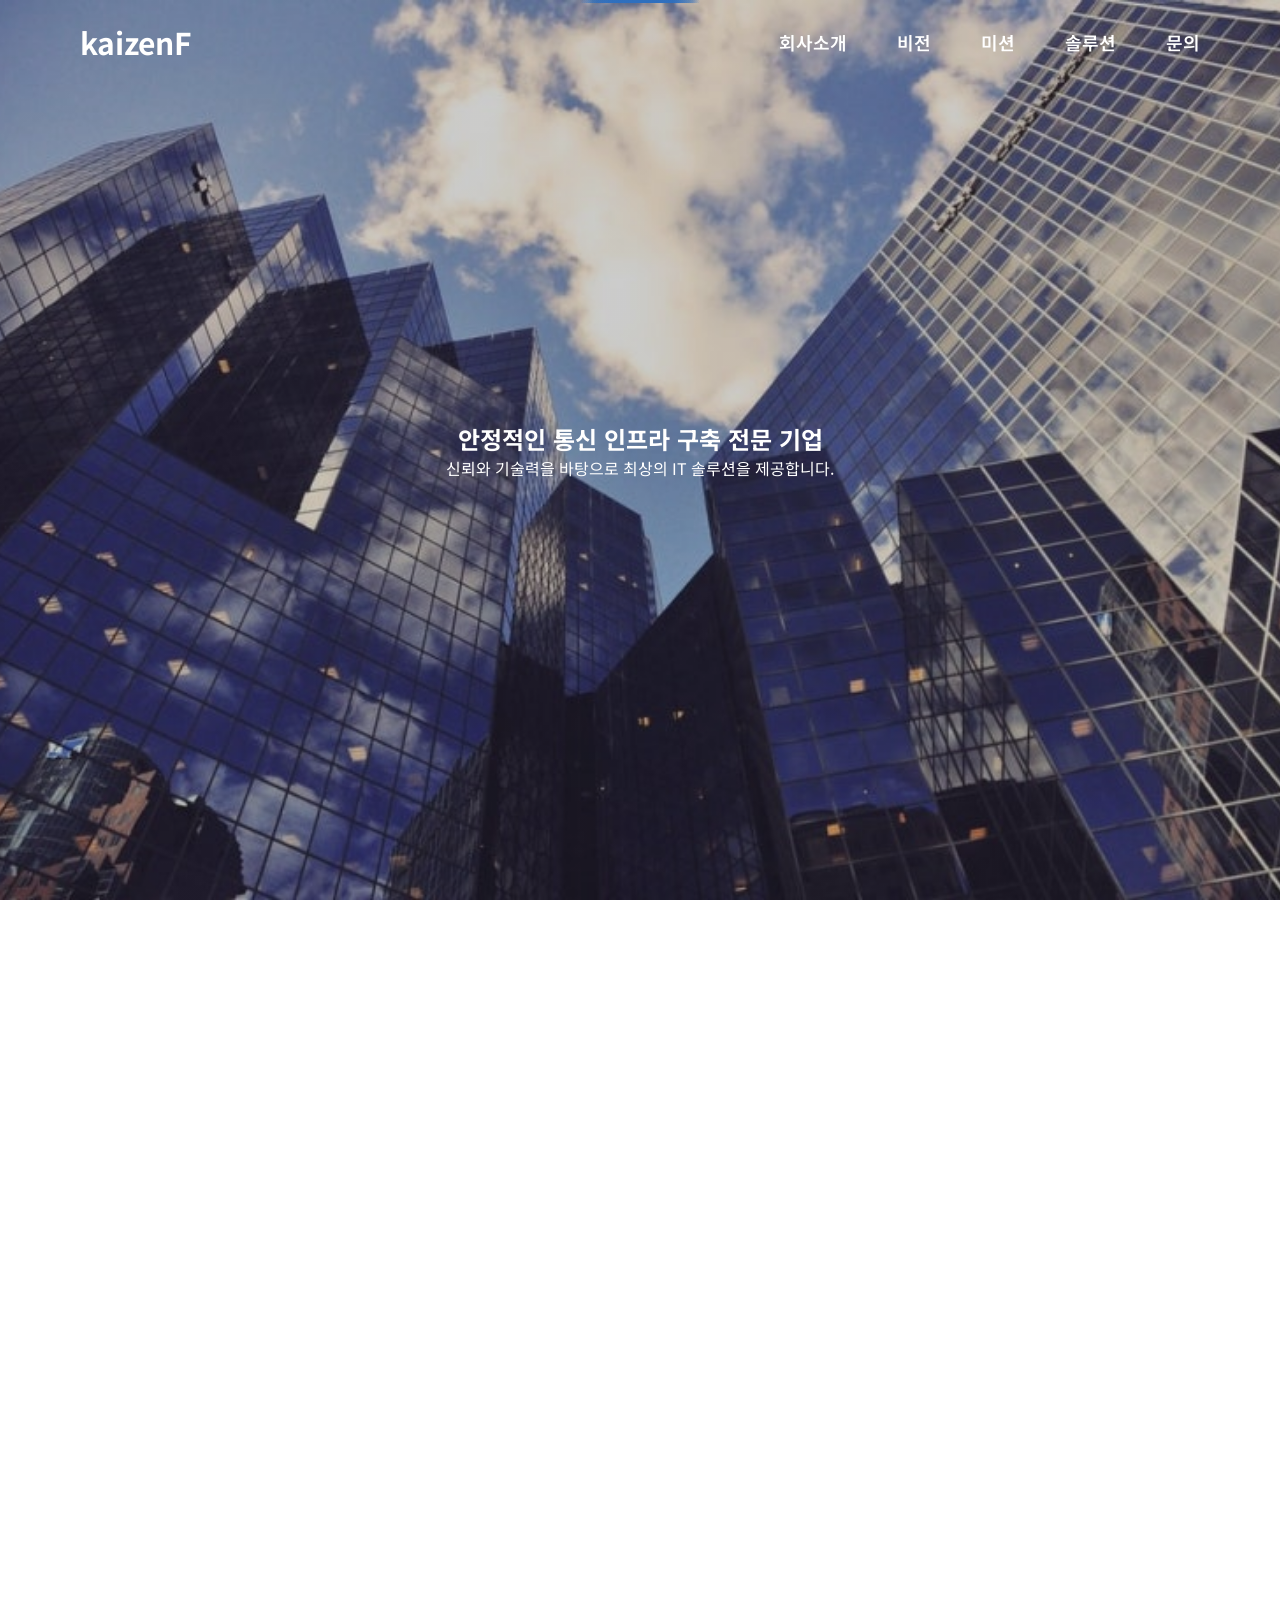
==== index.html @ 90fac066 "UI해결6" ====
<!DOCTYPE html>
<html lang="ko">
<head>
  <meta charset="UTF-8" />
  <meta name="viewport" content="width=device-width, initial-scale=1.0, viewport-fit=cover" />
  <title>Company_page</title>

  <link href="https://fonts.googleapis.com/css2?family=Noto+Sans+KR:wght@300;400;500;700&display=swap" rel="stylesheet">
  <link rel="stylesheet" href="/css/style.css" />
  <link rel="stylesheet" href="/css/responsive.css" />
</head>

<body>

<header>
  <div class="logo">kaizenF</div>

  <nav>
    <ul class="nav-menu">
      <li><a href="#about-1">회사소개</a></li>
      <li><a href="#about-2">비전</a></li>
      <li><a href="#about-3">미션</a></li>
      <li><a href="#products">솔루션</a></li>
      <li><a href="#contact">문의</a></li>
    </ul>

    <div class="hamburger" aria-label="메뉴 열기" role="button" tabindex="0">☰</div>
  </nav>
</header>

<!-- ✅ Dot Navigation -->
<div class="dot-nav">
  <span data-section="hero" class="active"></span>
  <span data-section="about-1"></span>
  <span data-section="about-2"></span>
  <span data-section="about-3"></span>
  <span data-section="products"></span>
  <span data-section="contact"></span>
</div>

<!-- ✅ HERO: 기존 .hero 디자인 유지 (banner.jpg 그대로) -->
<section class="hero" id="hero">
  <div class="hero-content">
    <h1>안정적인 통신 인프라 구축 전문 기업</h1>
    <p>신뢰와 기술력을 바탕으로 최상의 IT 솔루션을 제공합니다.</p>
  </div>
</section>

<!-- ✅ ABOUT 1 -->
<section class="about-section" id="about-1">
  <div class="about-wrap reveal">
    <div class="about-img">
      <img src="/images/a.jpg" alt="회사 소개 이미지"> <!-- 나중에 변경 -->
    </div>
    <div class="about-text">
      <p class="about-kicker">COMPANY</p>
      <h2>회사 소개</h2>
      <p class="about-desc">
        고객 환경에 맞춘 정보통신 인프라 설계·구축을 지향합니다. (문구 추후 수정)
      </p>
      <ul>
        <li>현장 중심의 설계</li>
        <li>안정적인 품질 관리</li>
        <li>신속한 기술 지원</li>
      </ul>
    </div>
  </div>
</section>

<!-- ✅ ABOUT 2 (좌우 반전) -->
<section class="about-section" id="about-2">
  <div class="about-wrap reverse reveal">
    <div class="about-img">
      <img src="/images/b.jpg" alt="비전 이미지"> <!-- 나중에 변경 -->
    </div>
    <div class="about-text">
      <p class="about-kicker">VISION</p>
      <h2>비전</h2>
      <p class="about-desc">
        지속 가능한 통신 인프라로 고객 운영 안정성을 높입니다. (문구 추후 수정)
      </p>
      <div class="about-chips">
        <span>안정 운영</span>
        <span>표준 준수</span>
        <span>품질 중심</span>
      </div>
    </div>
  </div>
</section>

<!-- ✅ ABOUT 3 -->
<section class="about-section" id="about-3">
  <div class="about-wrap reveal">
    <div class="about-img">
      <img src="/images/c.jpg" alt="미션 이미지"> <!-- 나중에 변경 -->
    </div>
    <div class="about-text">
      <p class="about-kicker">MISSION</p>
      <h2>미션</h2>
      <p class="about-desc">
        설계부터 구축·유지관리까지 책임 있게 수행합니다. (문구 추후 수정)
      </p>
      <ul>
        <li>요구사항 기반 설계</li>
        <li>책임 시공 프로세스</li>
        <li>유지보수 대응 체계</li>
      </ul>
    </div>
  </div>
</section>

<!-- ✅ PRODUCTS -->
<section class="products-section" id="products">
  <div class="products-wrap reveal">
    <p class="about-kicker">SOLUTIONS</p>
    <h2>솔루션/제품 소개</h2>
    <p class="about-desc">나중에 폴대 있는거 제품 넣어야함</p>

    <div class="product-grid">
      <article class="product-card">
        <h3>네트워크 구축</h3>
        <p>사무/공공 환경에 맞춘 설계·구축</p>
      </article>

      <article class="product-card">
        <h3>광통신 공사</h3>
        <p>광케이블·배선·장비 구성</p>
      </article>

      <article class="product-card">
        <h3>유지보수</h3>
        <p>장애 대응 및 정기 점검</p>
      </article>

      <article class="product-card">
        <h3>시스템 통합</h3>
        <p>현장 요구에 맞춘 통합 솔루션</p>
      </article>
    </div>
  </div>
</section>

<!-- ✅ CONTACT -->
<section class="contact-section" id="contact">
  <div class="contact-wrap reveal">
    <p class="about-kicker">CONTACT</p>
    <h2>문의</h2>
    <p class="about-desc">대표번호 / 이메일 / 주소</p>

    <div class="contact-box">
      <div>
        <div class="label">대표번호</div>
        <div class="value">010-1241-12314</div>
      </div>
      <div>
        <div class="label">이메일</div>
        <div class="value">asdf@gmail.com</div>
      </div>
      <div>
        <div class="label">주소</div>
        <div class="value">부산광역시 어쩌고</div>
      </div>
    </div>
  </div>
</section>

<script type="module" src="/js/script.js"></script>
</body>
</html>
---- css/style.css ----
@import url("./base.css");
@import url("./header.css");
@import url("./hero.css");
@import url("./sections.css");
@import url("./components.css");
@import url("./dotnav.css");
@import url("./responsive.css");
---- css/responsive.css ----
/* 태블릿 이하 */
@media (max-width: 768px) {

  /* ✅ 모바일 터치 스크롤: base.css의 overflow:hidden을 덮어씀 */
  html, body {
    height: auto;
    overflow-y: auto;
    -webkit-overflow-scrolling: touch;
  }

  /* ✅ 헤더: 모바일에서 과한 여백 줄이기 */
  header{
    padding: calc(12px + env(safe-area-inset-top)) 16px 12px;
  }

  .logo{
    font-size: 22px;
  }

  .hamburger{
    display: block;
    font-size: 24px;
    transition: 0.25s ease;
    transform-origin: center;
  }

  .hamburger.active{
    transform: rotate(90deg) scale(1.05);
  }

  /* ✅ 모바일 메뉴 */
  .nav-menu {
    position: absolute;
    top: calc(56px + env(safe-area-inset-top));      /* header 높이 + safe area */
    right: 16px;
    width: 220px;

    background: rgba(255, 255, 255, 0.95);
    backdrop-filter: blur(10px);
    -webkit-backdrop-filter: blur(10px);

    flex-direction: column;
    padding: 20px;

    border-radius: 14px;
    box-shadow: 0 8px 25px rgba(0,0,0,0.12);

    display: flex;
    opacity: 0;
    transform: translateY(-10px);
    pointer-events: none;
    transition: 0.25s ease;
  }

  .nav-menu.active {
    opacity: 1;
    transform: translateY(0);
    pointer-events: auto;
  }

  .nav-menu a {
    color: #333 !important;
    padding: 10px 0;
  }

  .nav-menu a:not(:last-child) {
    border-bottom: 1px solid #f0f0f0;
  }

  /* ✅ 텍스트 크기 */
  .hero-content h1 { font-size: 30px; }
  .hero-content p  { font-size: 16px; }

  /* ✅ 브라우저 UI(주소창/하단바)로 인한 높이 출렁임 방지
     - JS가 --lvh(최대 높이) / --dvh(현재 높이) 세팅
     - 레이아웃은 --lvh 기준으로 유지 → 브라우저 UI가 위에 '덮히는' 느낌 */
  .hero {
    background-position: center top;
    min-height: calc(var(--lvh, 1vh) * 100);
    height: auto;
  }

  section {
    min-height: calc(var(--lvh, 1vh) * 100);
    height: auto;
  }
/* iOS에서 더 안정적으로(선택) */
  /* .hero, section { min-height: -webkit-fill-available; } */
}

/* 900px 이하(태블릿~작은 노트북) */
@media (max-width: 900px) {
  .about-wrap {
    grid-template-columns: 1fr;
    gap: 22px;
  }

  .about-wrap.reverse .about-img,
  .about-wrap.reverse .about-text {
    order: initial;
  }

  .about-img img { height: 320px; }

  .about-text h2,
  .products-wrap h2,
  .contact-wrap h2 {
    font-size: 30px;
  }

  .product-grid { grid-template-columns: 1fr; }
}
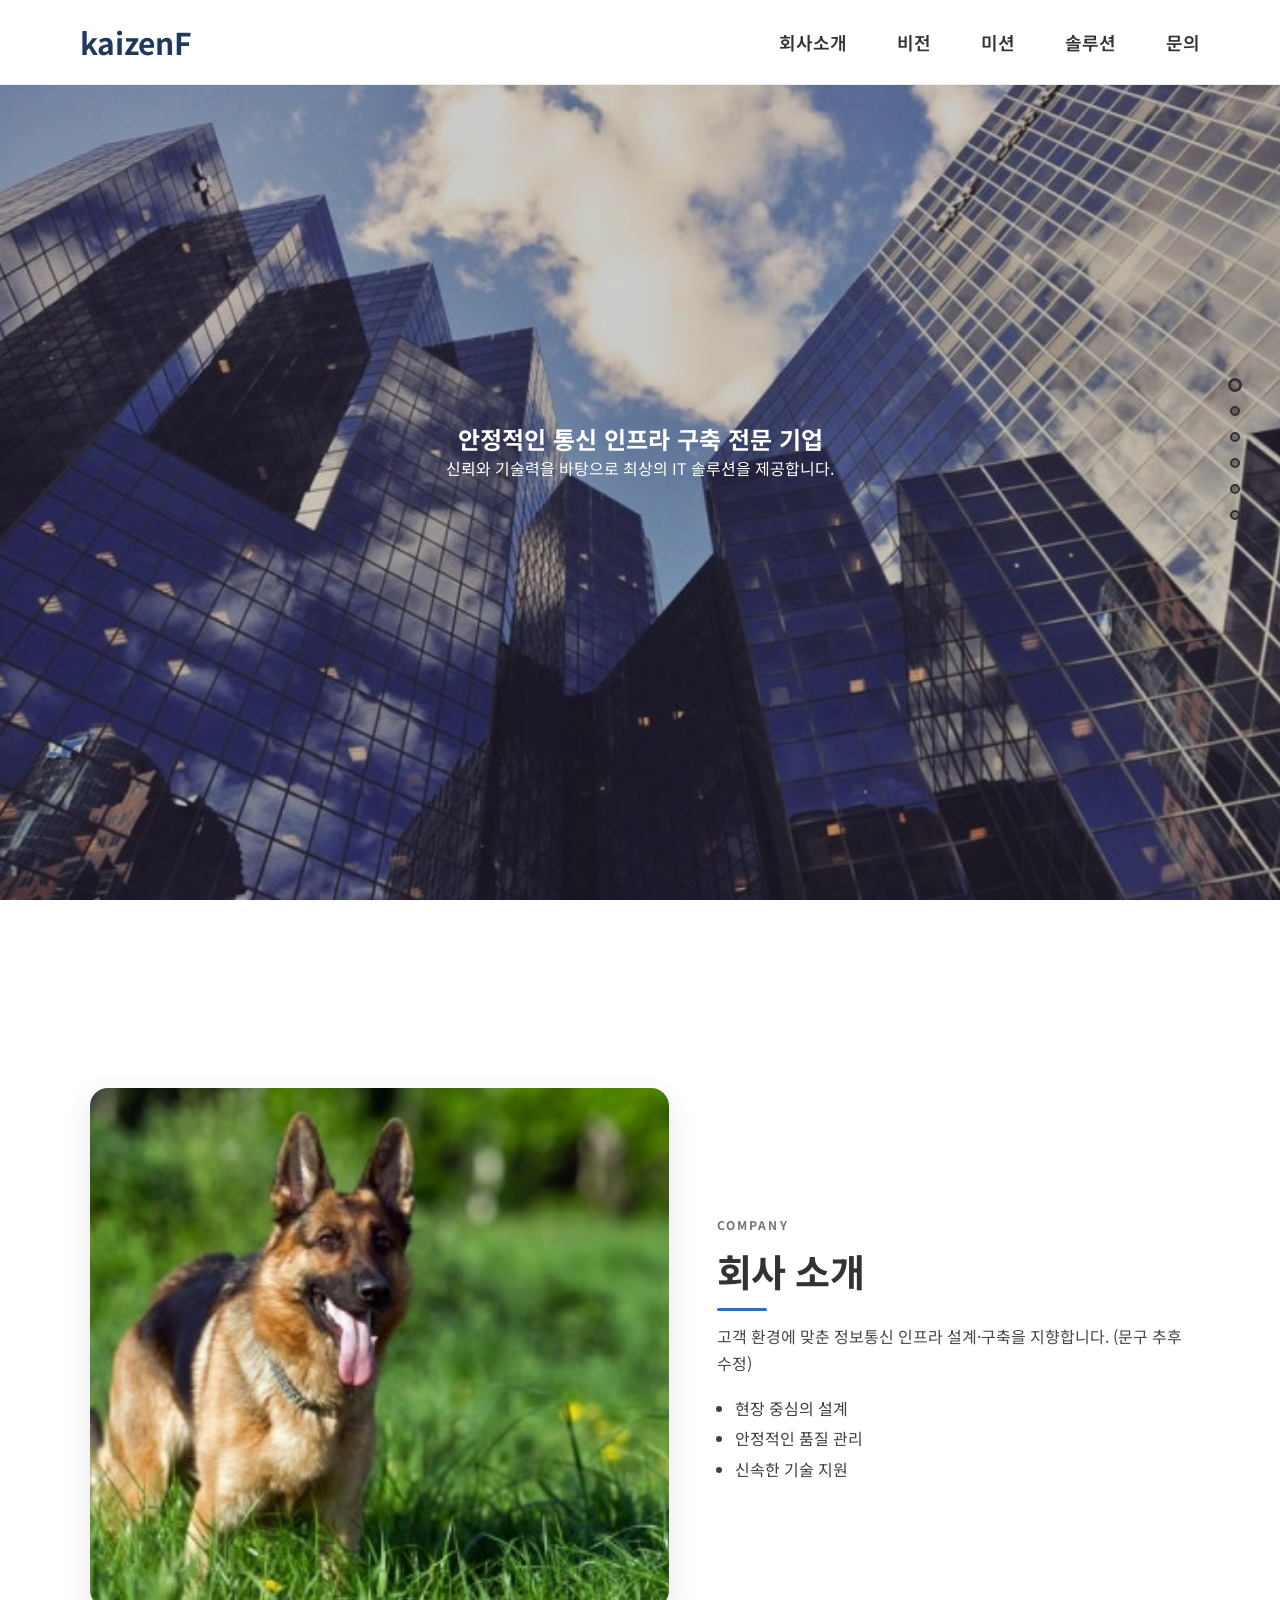
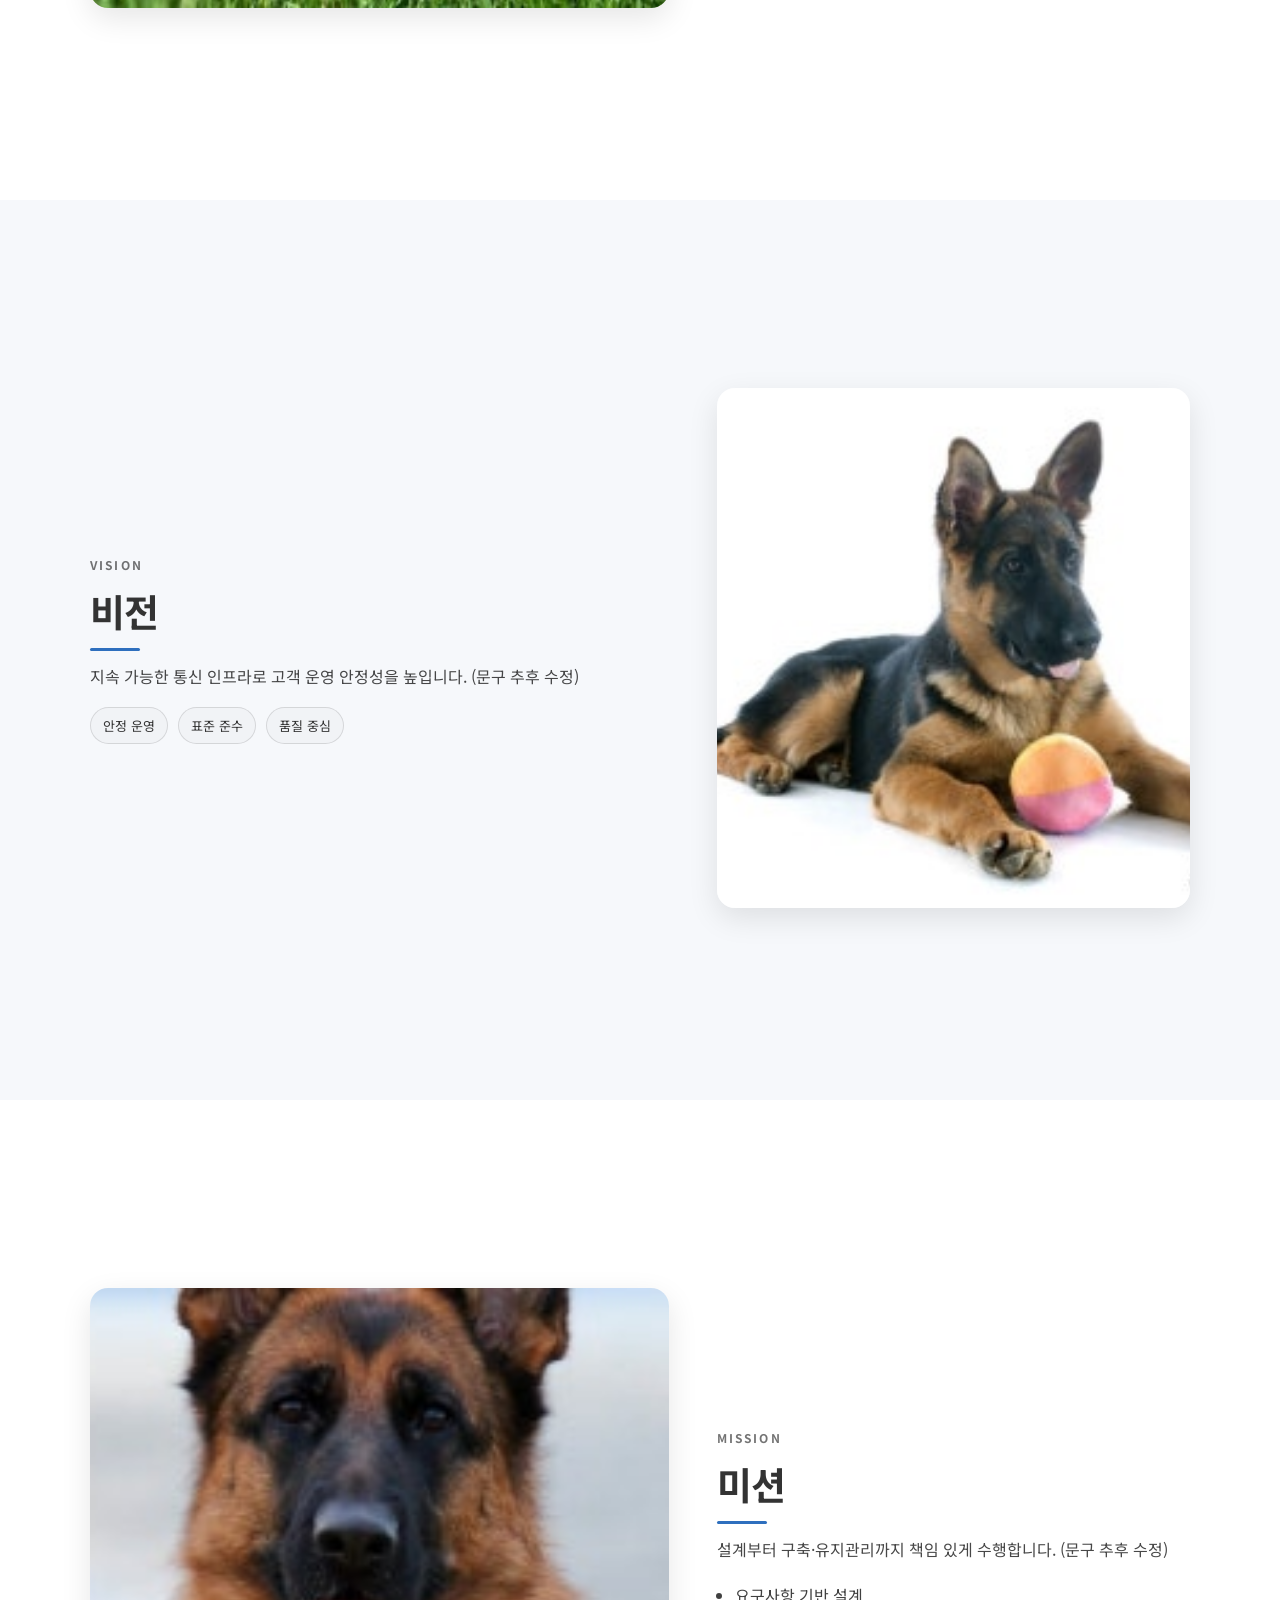
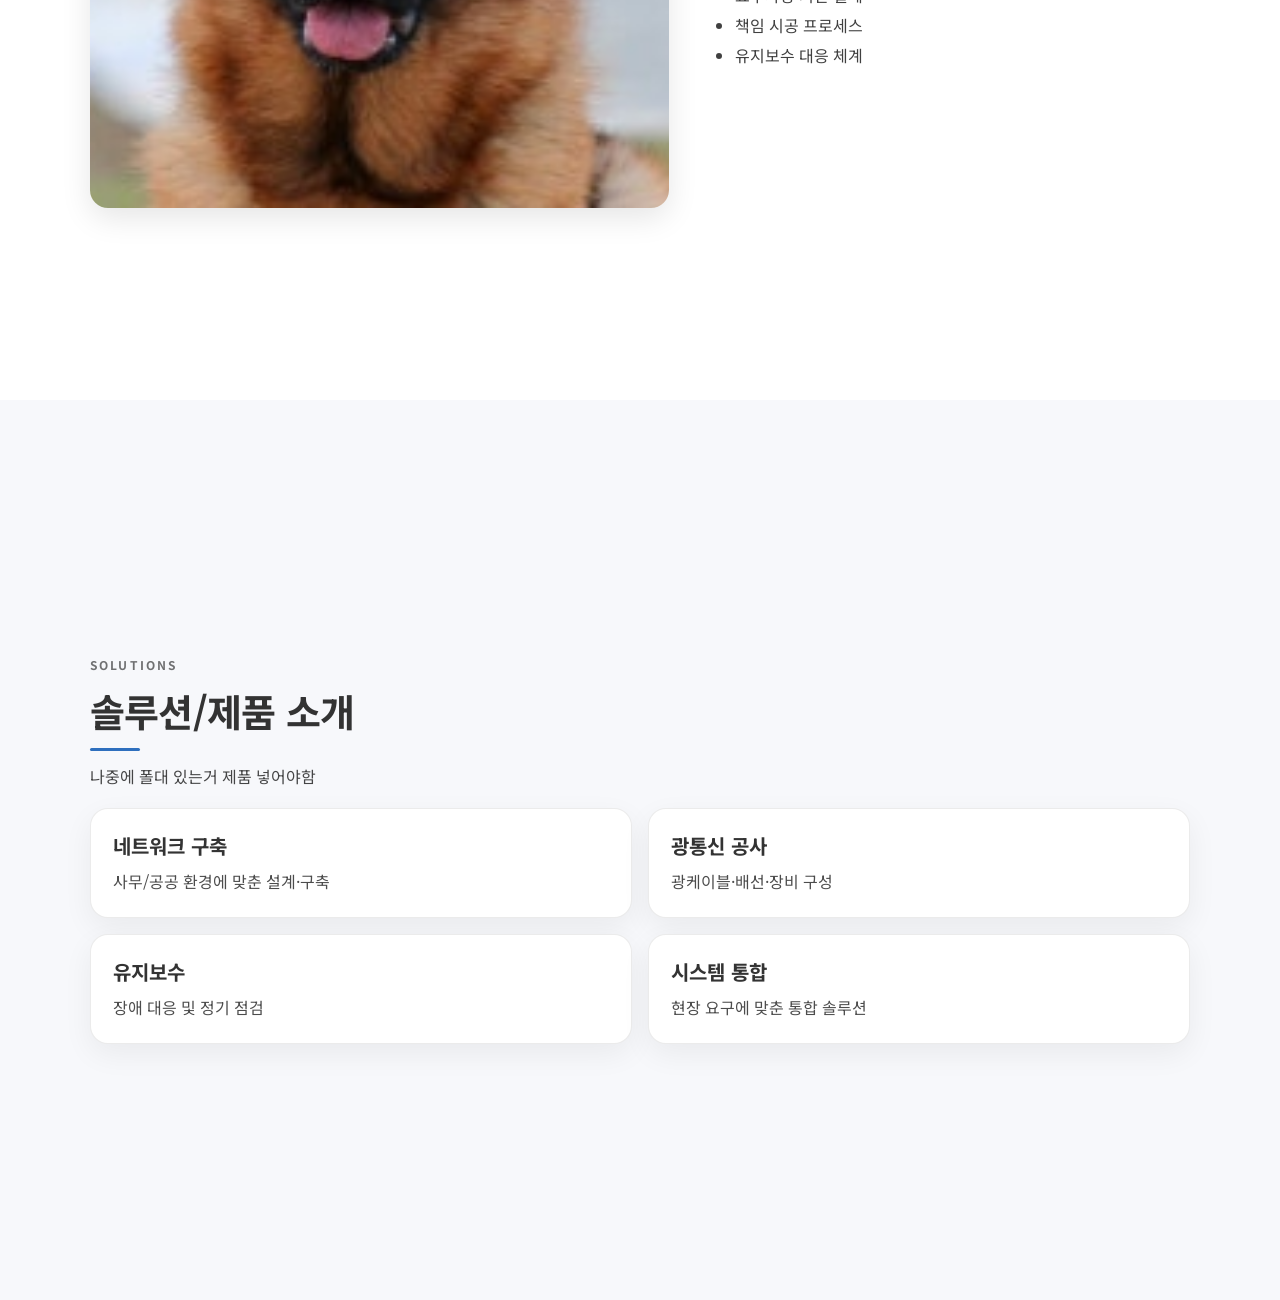
==== commit 467c8e24: "Footer reveal on scroll 추가 (리팩토링 안함)" ====
--- a/index.html
+++ b/index.html
@@ -7,7 +7,6 @@
 
   <link href="https://fonts.googleapis.com/css2?family=Noto+Sans+KR:wght@300;400;500;700&display=swap" rel="stylesheet">
   <link rel="stylesheet" href="/css/style.css" />
-  <link rel="stylesheet" href="/css/responsive.css" />
 </head>
 
 <body>
@@ -21,7 +20,7 @@
       <li><a href="#about-2">비전</a></li>
       <li><a href="#about-3">미션</a></li>
       <li><a href="#products">솔루션</a></li>
-      <li><a href="#contact">문의</a></li>
+      <li><a href="#products">문의</a></li>
     </ul>
 
     <div class="hamburger" aria-label="메뉴 열기" role="button" tabindex="0">☰</div>
@@ -141,28 +140,27 @@
 </section>
 
 <!-- ✅ CONTACT -->
-<section class="contact-section" id="contact">
-  <div class="contact-wrap reveal">
-    <p class="about-kicker">CONTACT</p>
-    <h2>문의</h2>
-    <p class="about-desc">대표번호 / 이메일 / 주소</p>
-
-    <div class="contact-box">
+<!-- ✅ Footer Peek (products에서 아래로 스크롤하면 밑에서 살짝 올라오는 사업자 정보) -->
+<div class="footer-peek" id="footerPeek" aria-hidden="true">
+  <div class="peek-inner">
+    <div class="peek-wrap">
       <div>
-        <div class="label">대표번호</div>
-        <div class="value">010-1241-12314</div>
+        <div class="company">주식회사 kaizenF</div>
+        <div class="biz">
+          사업자등록번호: 000-00-00000 | 대표: 홍길동<br/>
+          주소: (00000) 부산광역시 ○○구 ○○로 00<br/>
+          이메일: contact@kaizenf.com | 대표번호: 0000-0000
+        </div>
       </div>
-      <div>
-        <div class="label">이메일</div>
-        <div class="value">asdf@gmail.com</div>
-      </div>
-      <div>
-        <div class="label">주소</div>
-        <div class="value">부산광역시 어쩌고</div>
+      <div class="links">
+        <a href="#" class="footer-link">서비스</a>
+        <a href="#" class="footer-link">자료실</a>
+        <a href="#" class="footer-link">개인정보 처리방침</a>
       </div>
     </div>
   </div>
-</section>
+</div>
+
 
 <script type="module" src="/js/script.js"></script>
 </body>
--- a/css/style.css
+++ b/css/style.css
@@ -1,7 +1,9 @@
 @import url("./base.css");
+@import url("./snap.css");
 @import url("./header.css");
 @import url("./hero.css");
 @import url("./sections.css");
 @import url("./components.css");
 @import url("./dotnav.css");
+@import url("./footerPeek.css");
 @import url("./responsive.css");
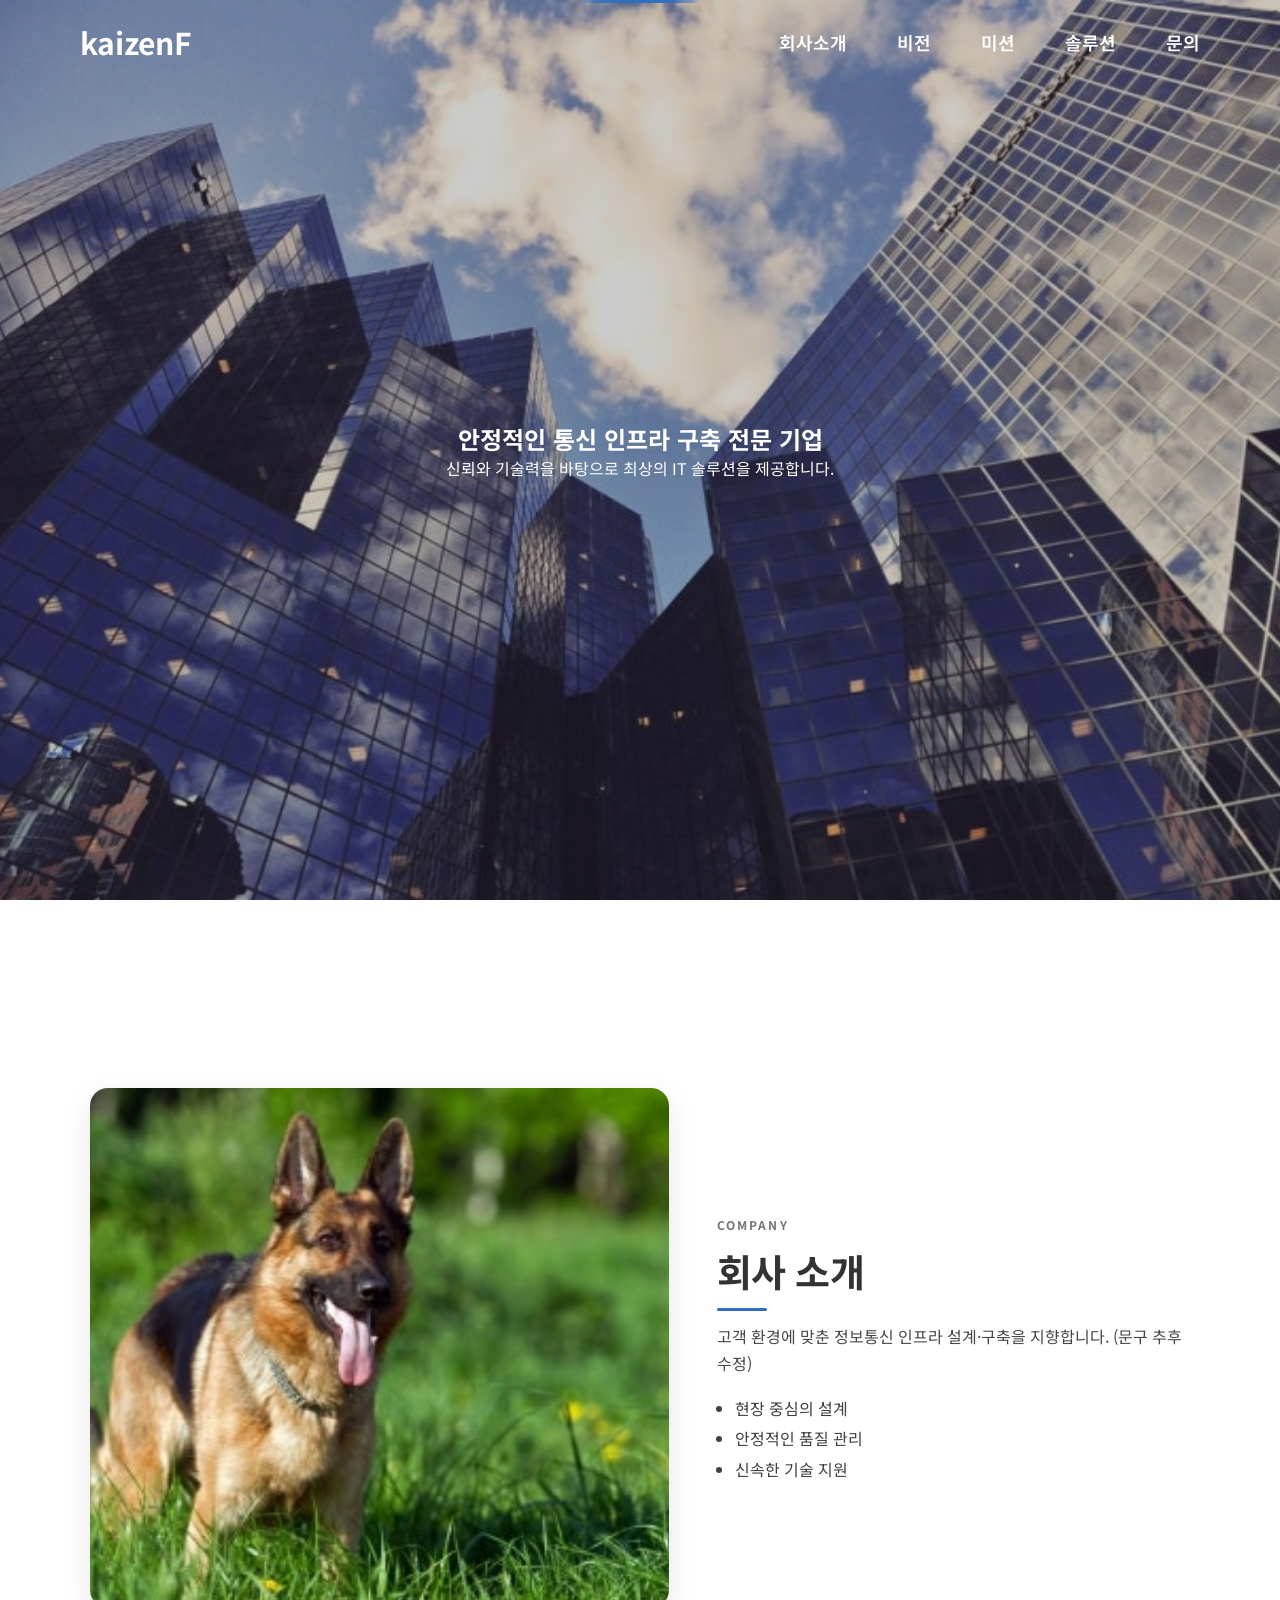
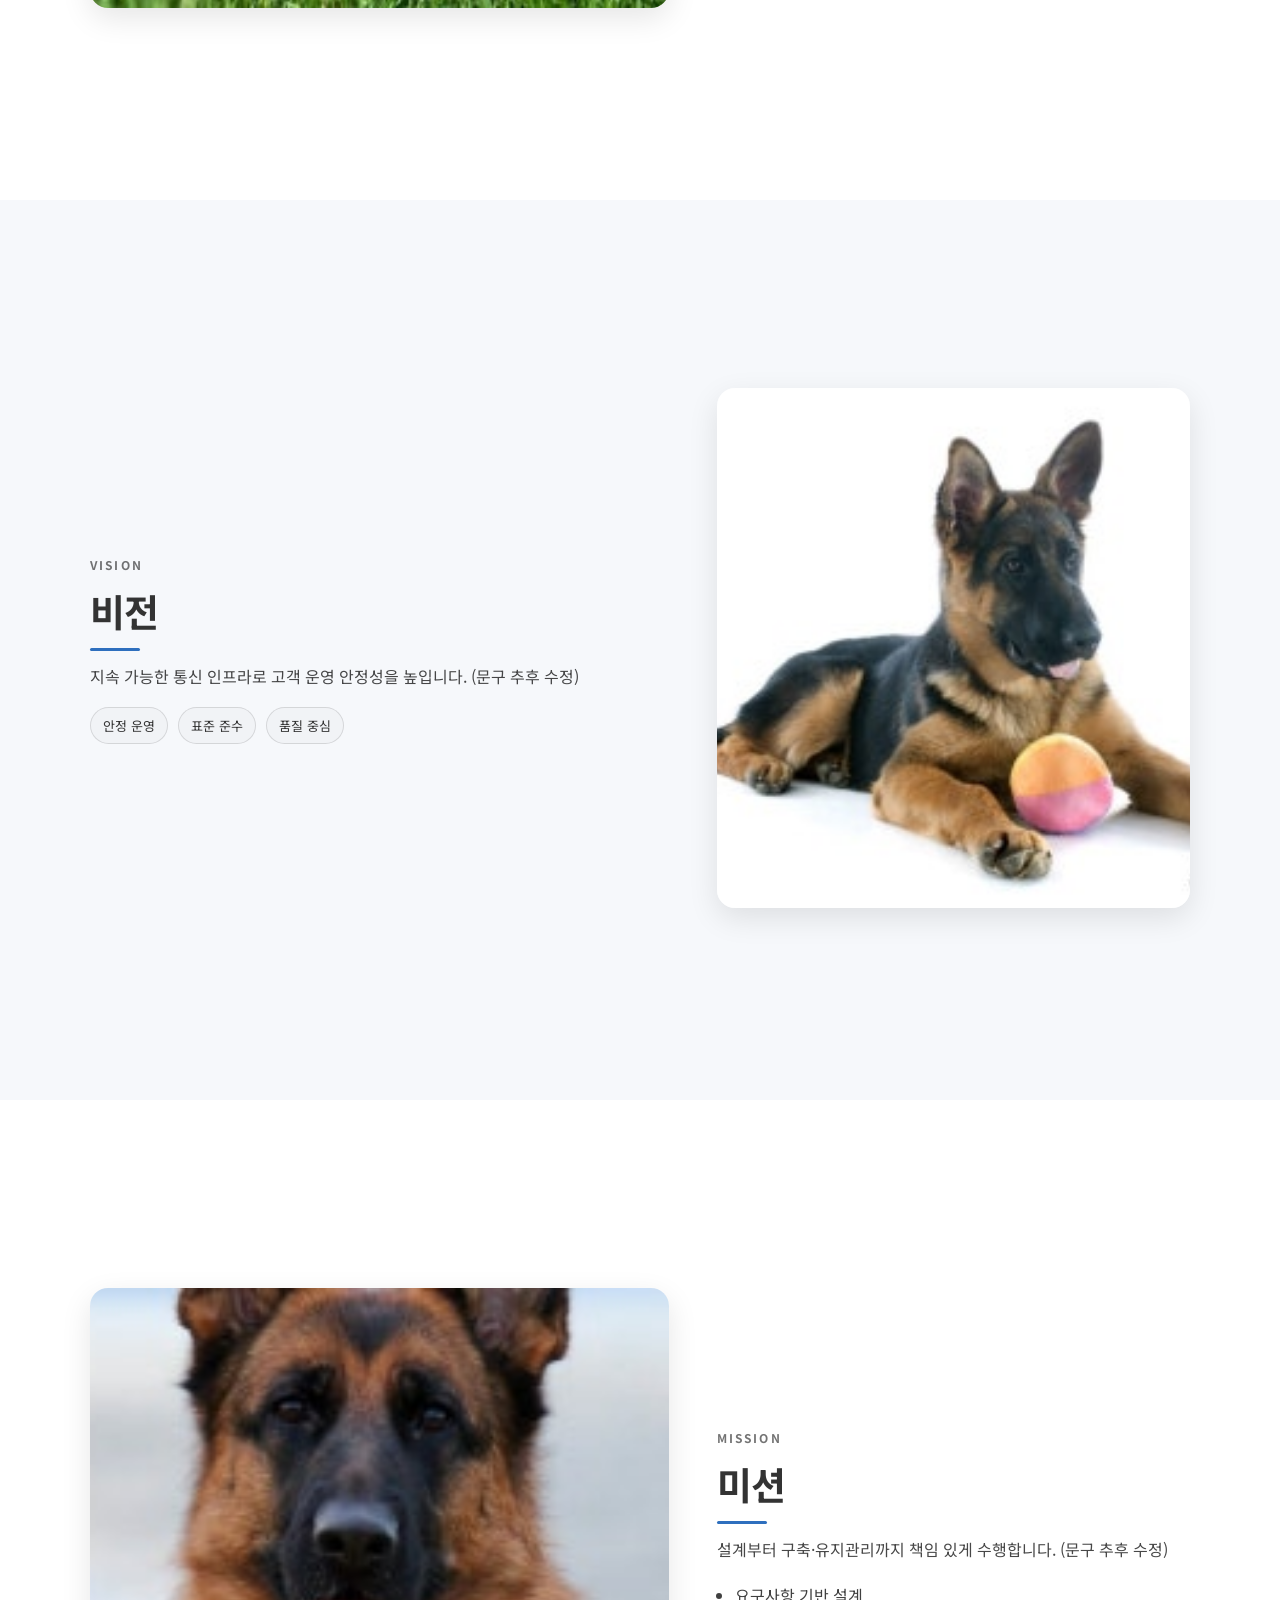
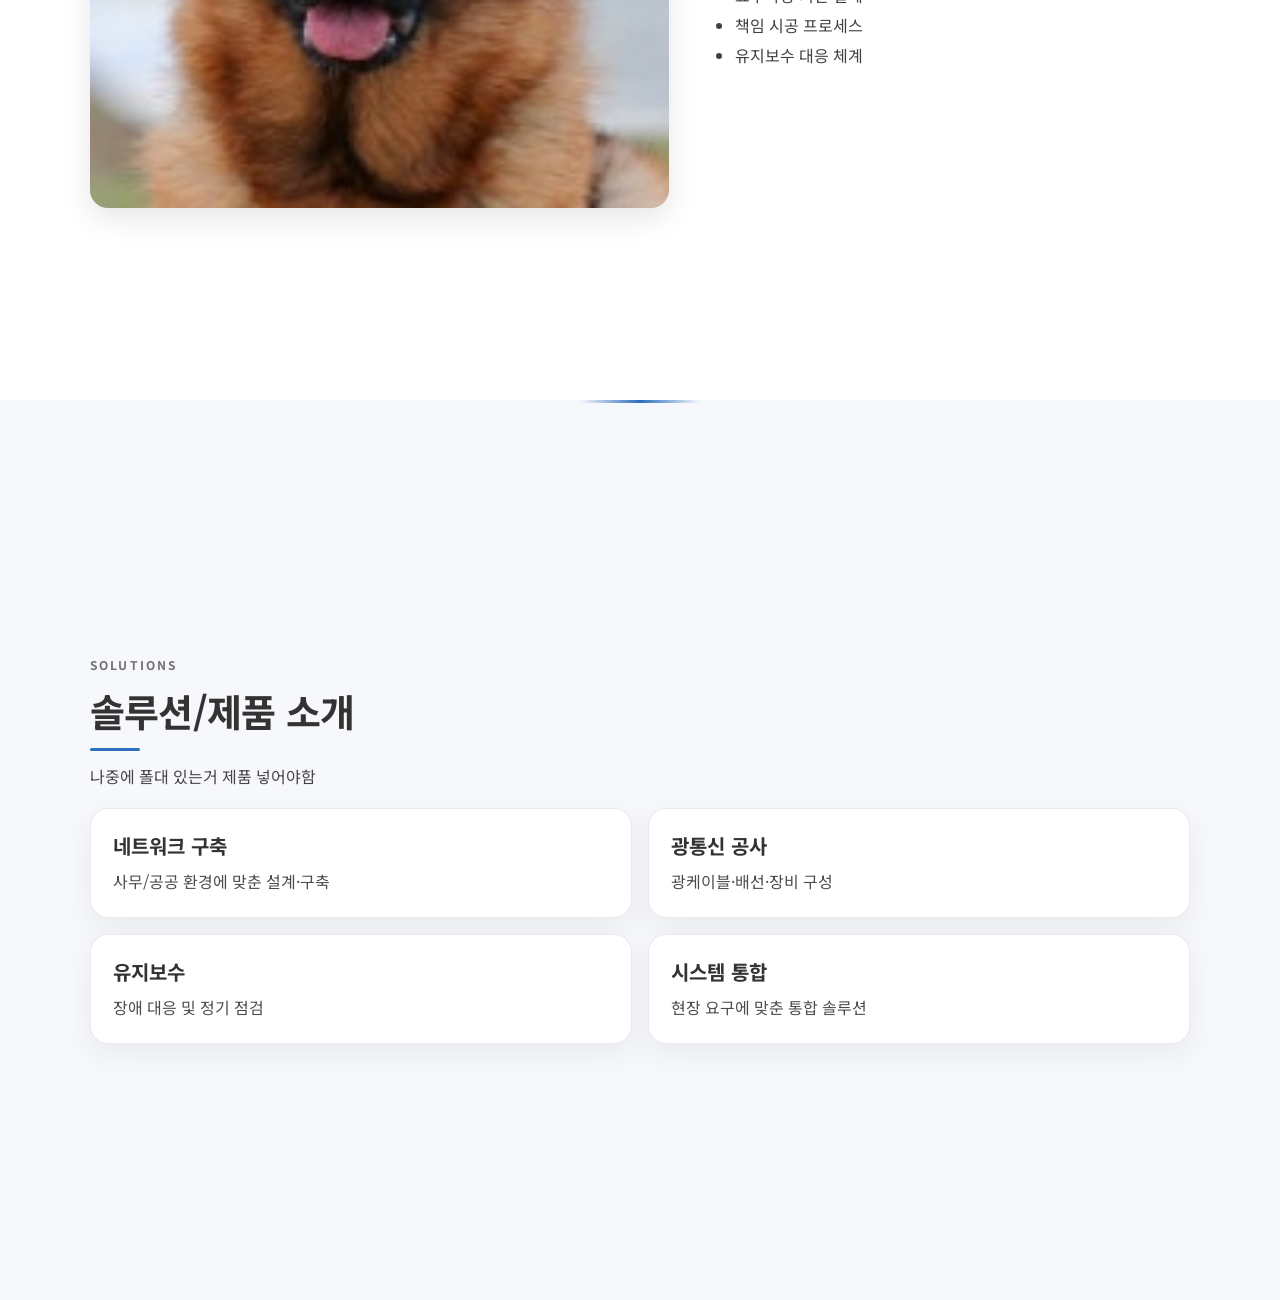
==== commit e7113a75: "peek창 애니메이션 수정" ====
--- a/index.html
+++ b/index.html
@@ -20,7 +20,7 @@
       <li><a href="#about-2">비전</a></li>
       <li><a href="#about-3">미션</a></li>
       <li><a href="#products">솔루션</a></li>
-      <li><a href="#products">문의</a></li>
+      <li><a href="#products" data-open-footer="true">문의</a></li>
     </ul>
 
     <div class="hamburger" aria-label="메뉴 열기" role="button" tabindex="0">☰</div>
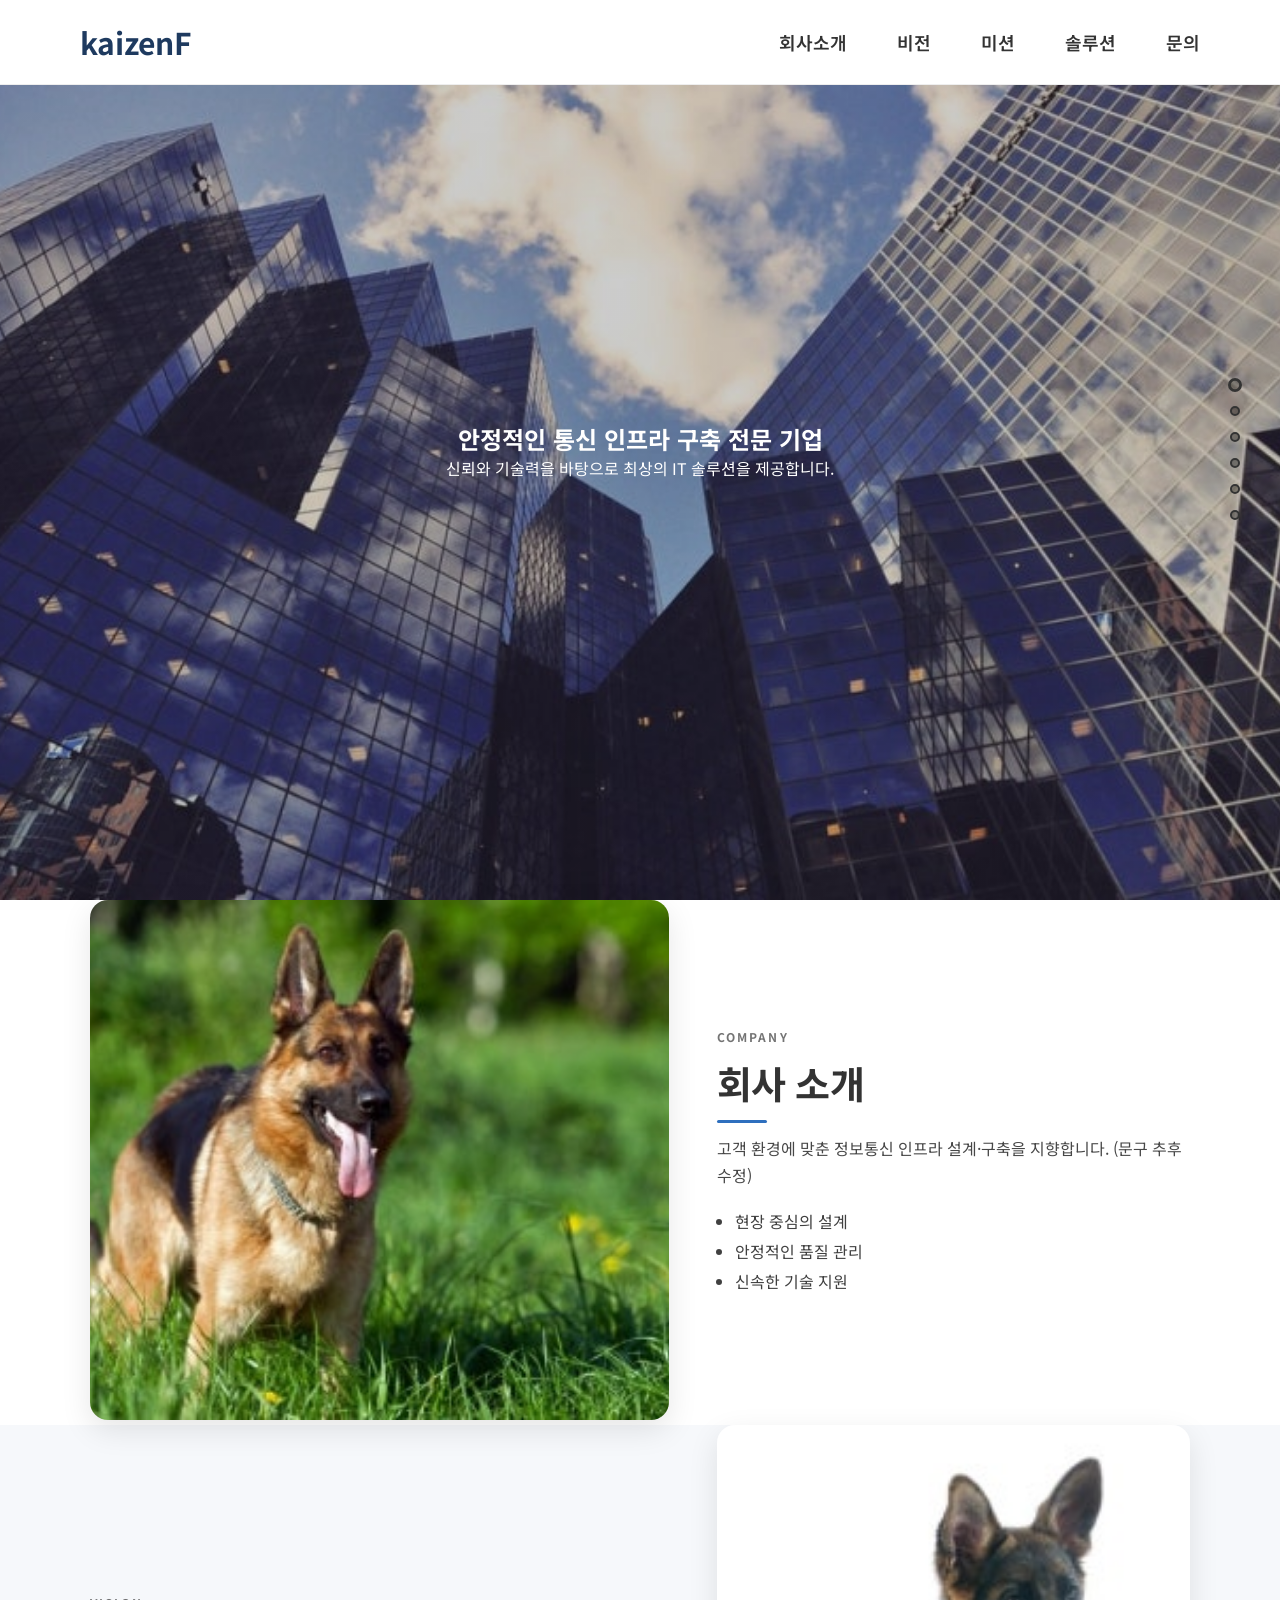
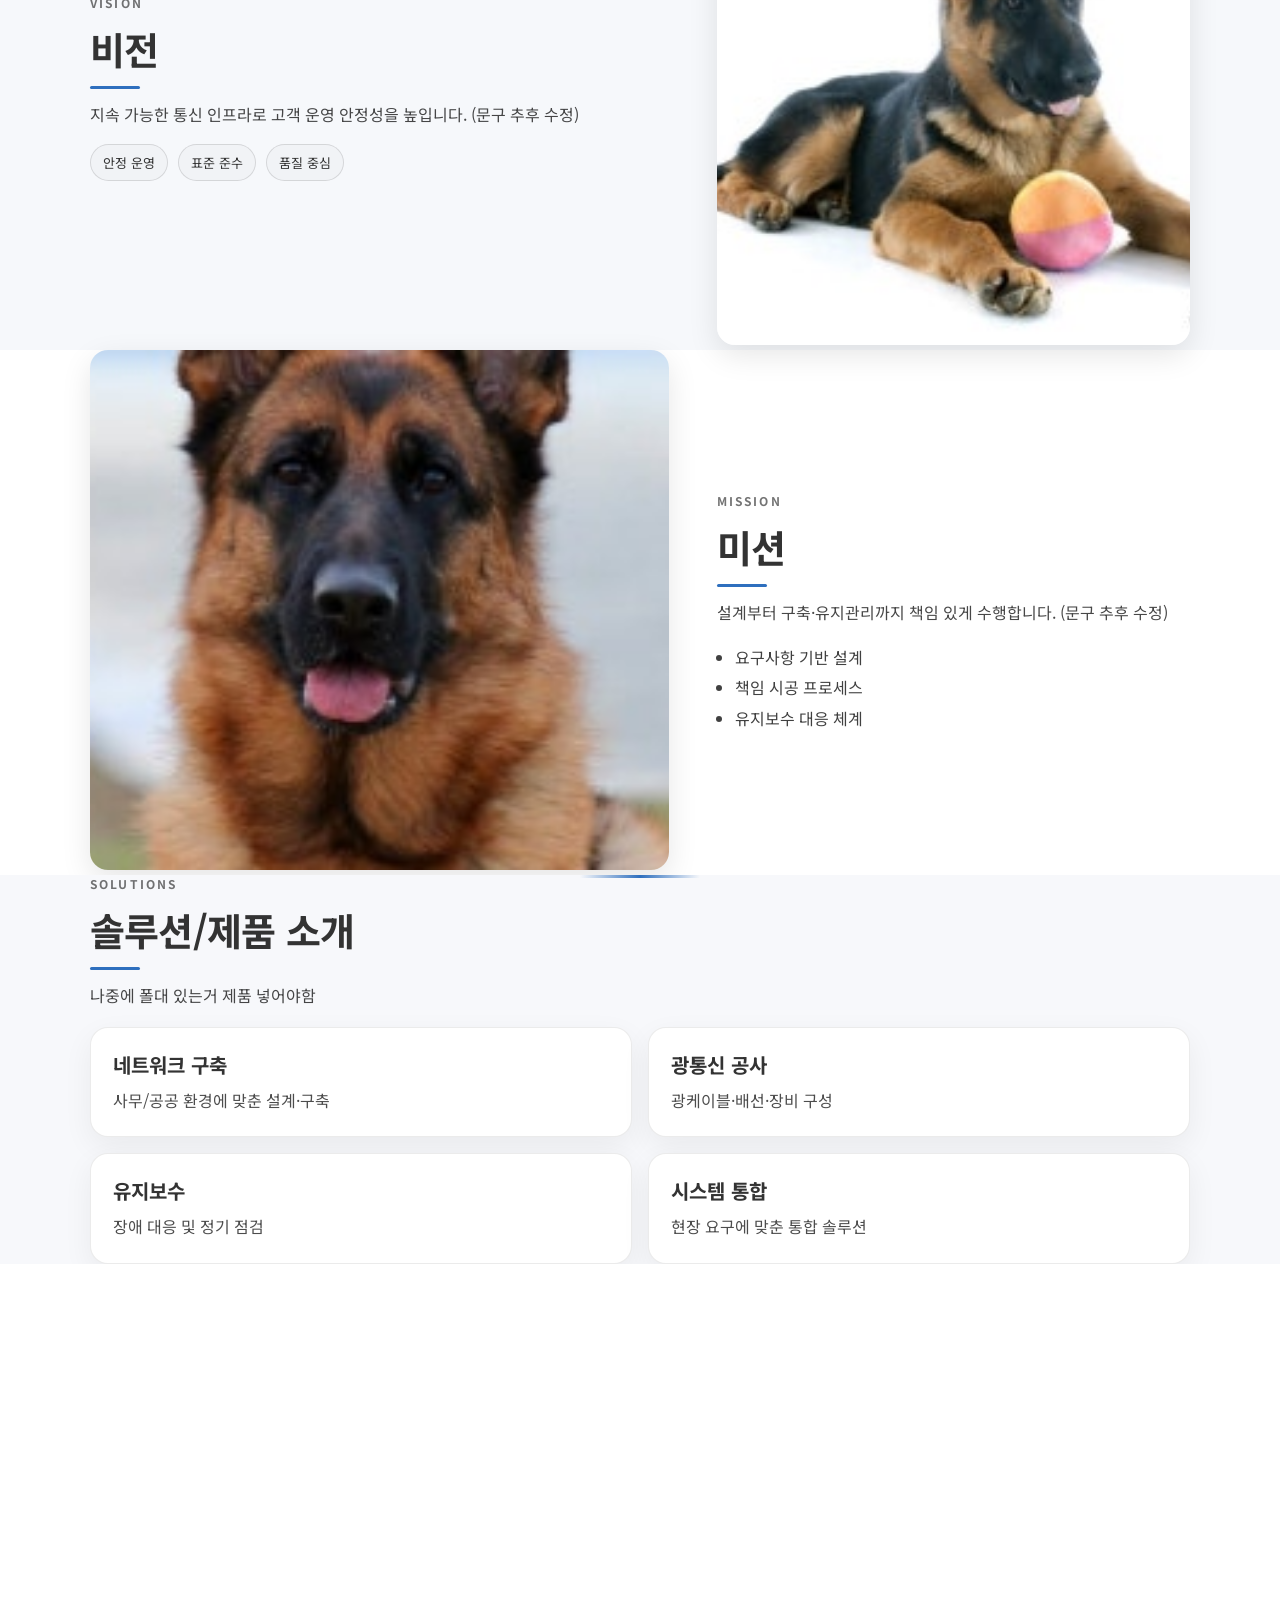
==== commit 67b1f83e: "헤더 클릭시 hero섹션 이동 추가(리팩토링 완료)" ====
--- a/index.html
+++ b/index.html
@@ -12,7 +12,7 @@
 <body>
 
 <header>
-  <div class="logo">kaizenF</div>
+  <a href="#hero" class="logo">kaizenF</a>
 
   <nav>
     <ul class="nav-menu">
@@ -162,6 +162,6 @@
 </div>
 
 
-<script type="module" src="/js/script.js"></script>
+<script type="module" src="/js/app.js"></script>
 </body>
 </html>
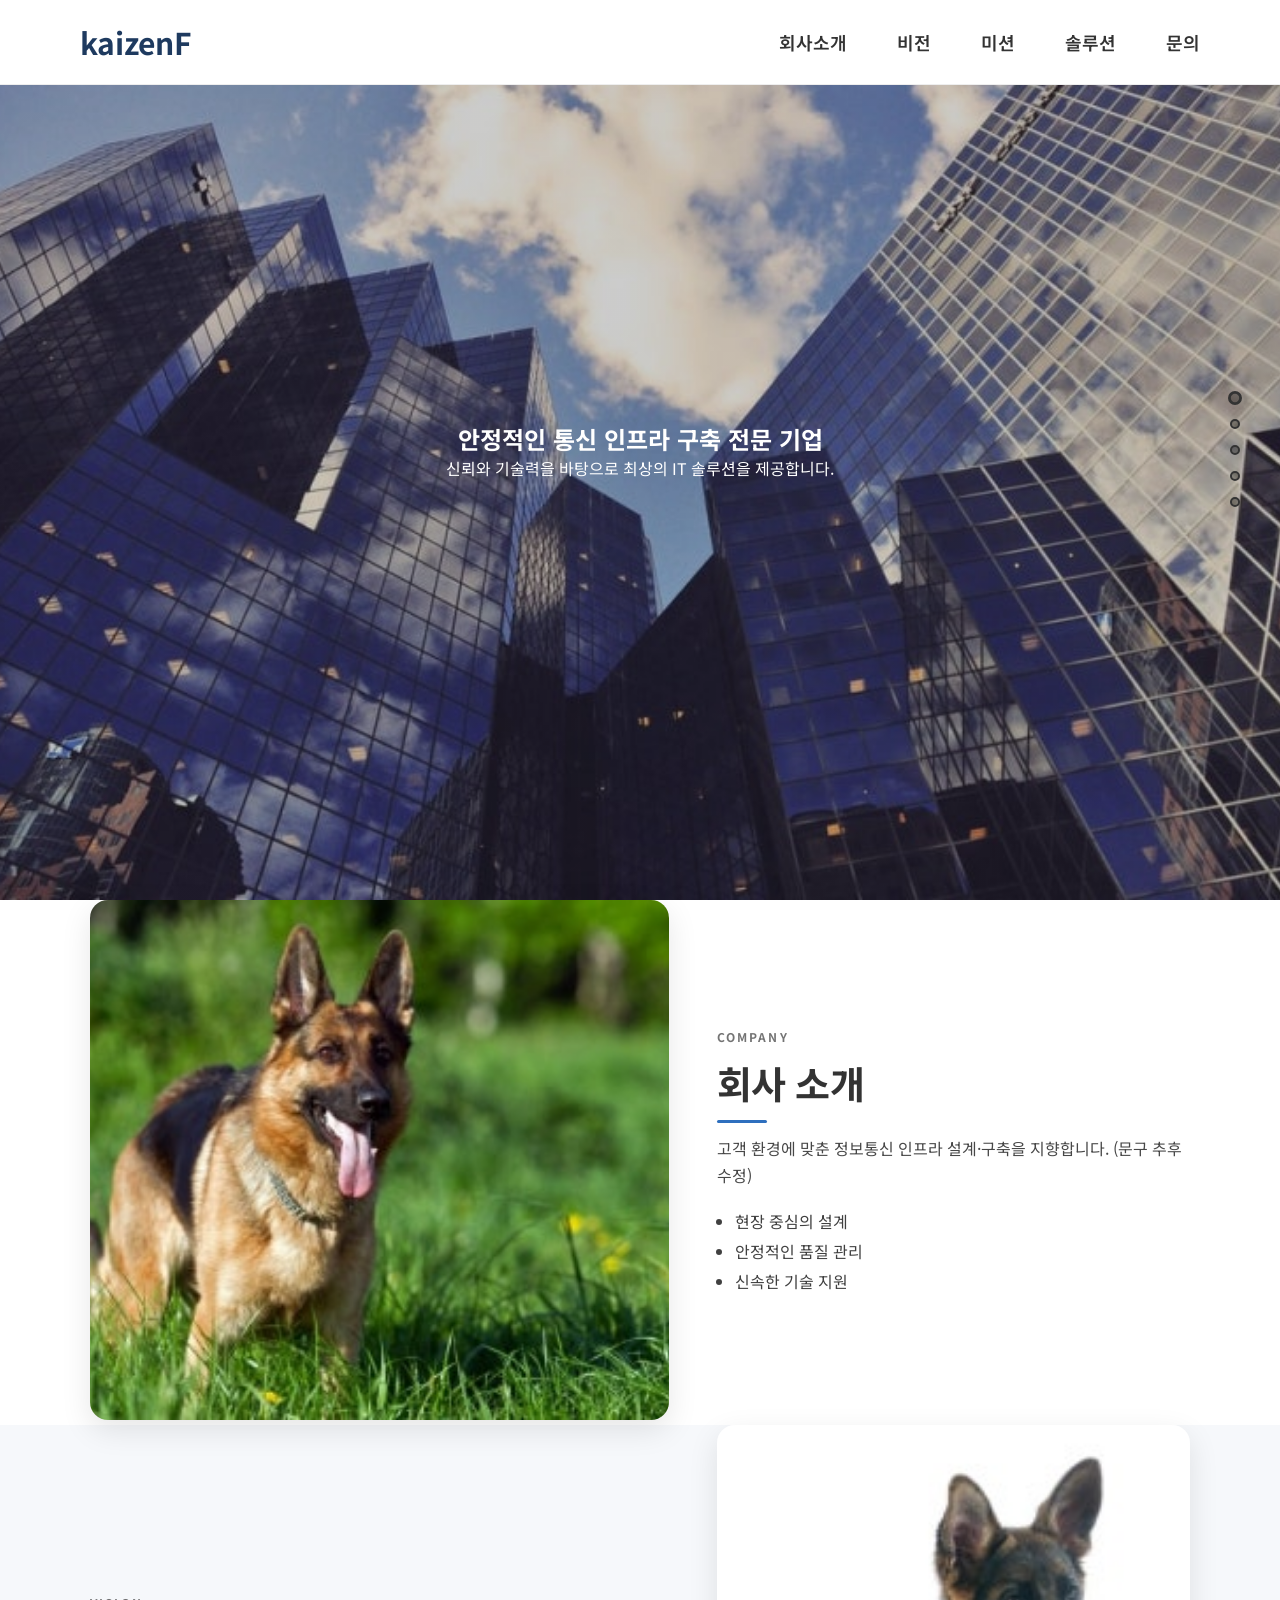
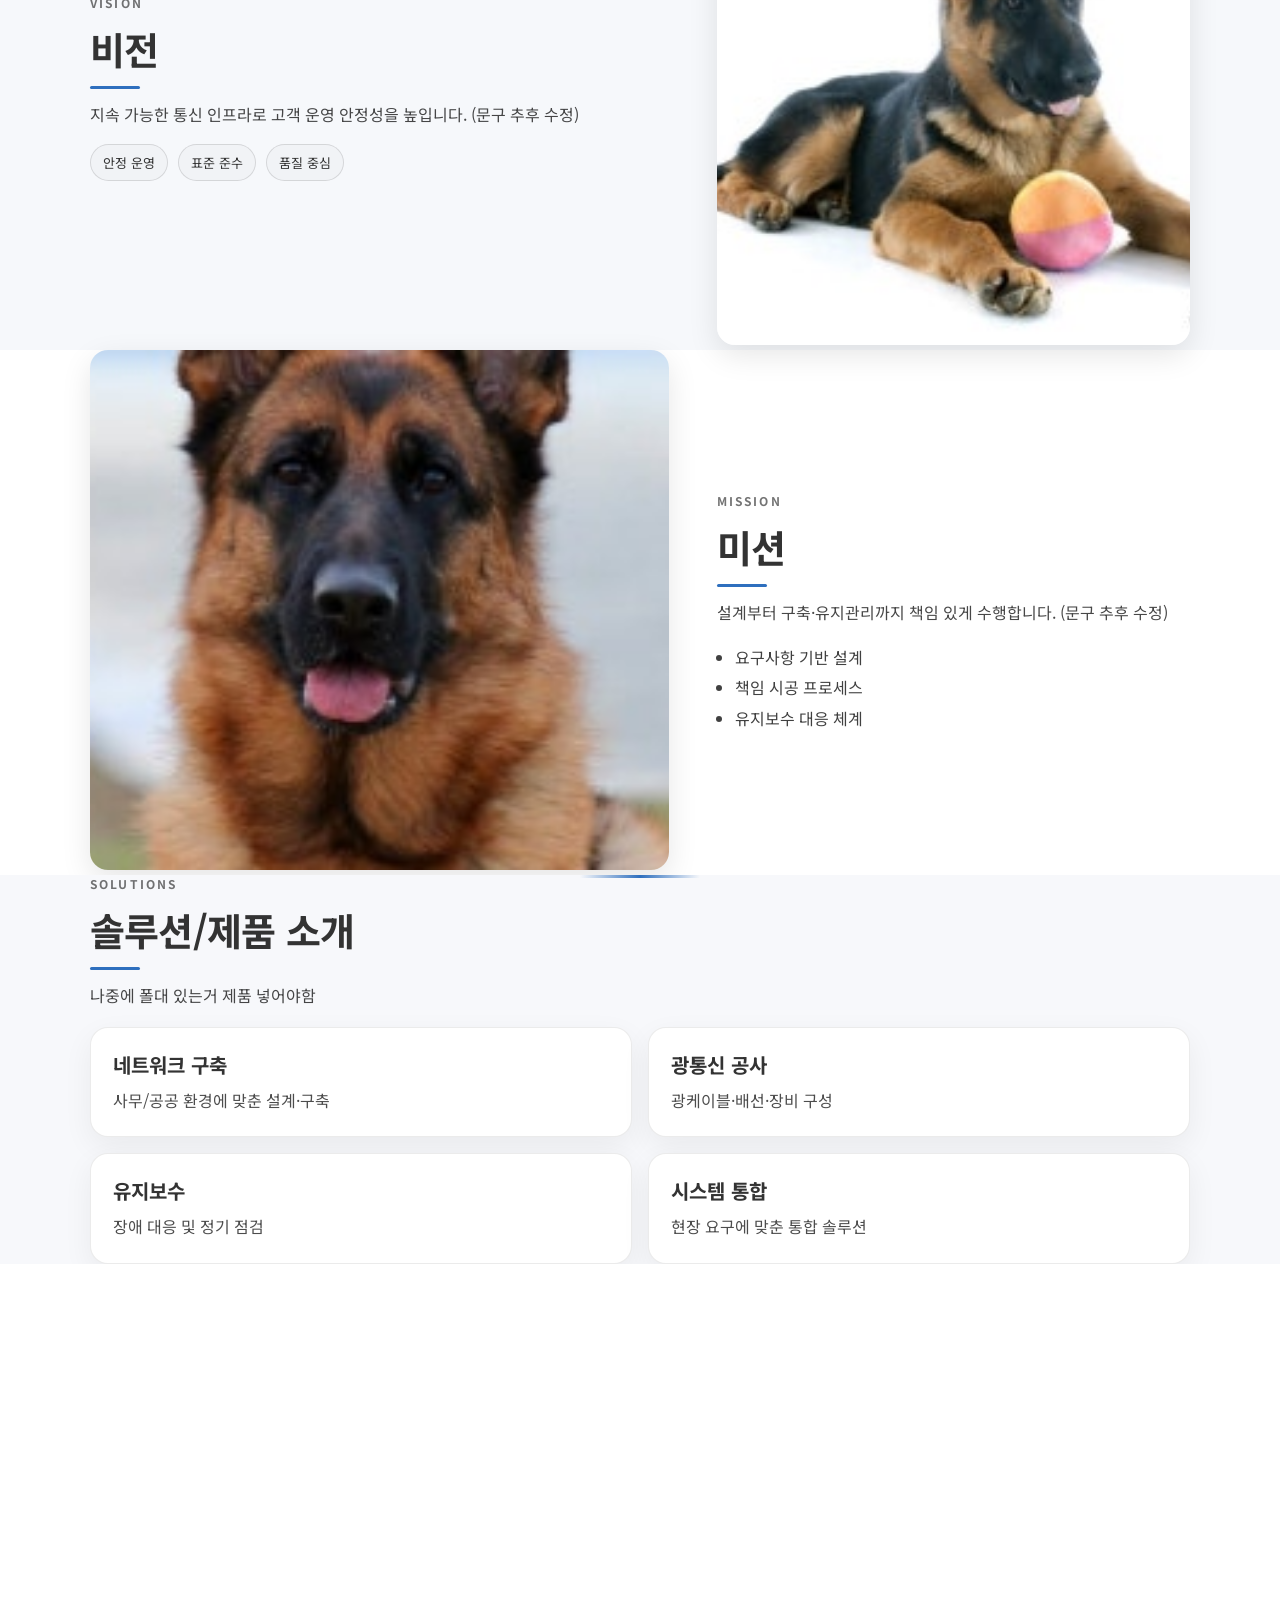
==== commit 55b99897: "코드 구조 수정 2" ====
--- a/index.html
+++ b/index.html
@@ -20,7 +20,7 @@
       <li><a href="#about-2">비전</a></li>
       <li><a href="#about-3">미션</a></li>
       <li><a href="#products">솔루션</a></li>
-      <li><a href="#products" data-open-footer="true">문의</a></li>
+      <li><a href="#" data-open-footer="true">문의</a></li>
     </ul>
 
     <div class="hamburger" aria-label="메뉴 열기" role="button" tabindex="0">☰</div>
@@ -34,7 +34,6 @@
   <span data-section="about-2"></span>
   <span data-section="about-3"></span>
   <span data-section="products"></span>
-  <span data-section="contact"></span>
 </div>
 
 <!-- ✅ HERO: 기존 .hero 디자인 유지 (banner.jpg 그대로) -->
--- a/css/style.css
+++ b/css/style.css
@@ -7,3 +7,12 @@
 @import url("./dotnav.css");
 @import url("./footerPeek.css");
 @import url("./responsive.css");
+
+
+
+/* Contact trigger section (override full-screen section rules) */
+#contact.contact-section{
+  min-height:220px !important;
+  height:auto !important;
+  padding:80px 0 !important;
+}
